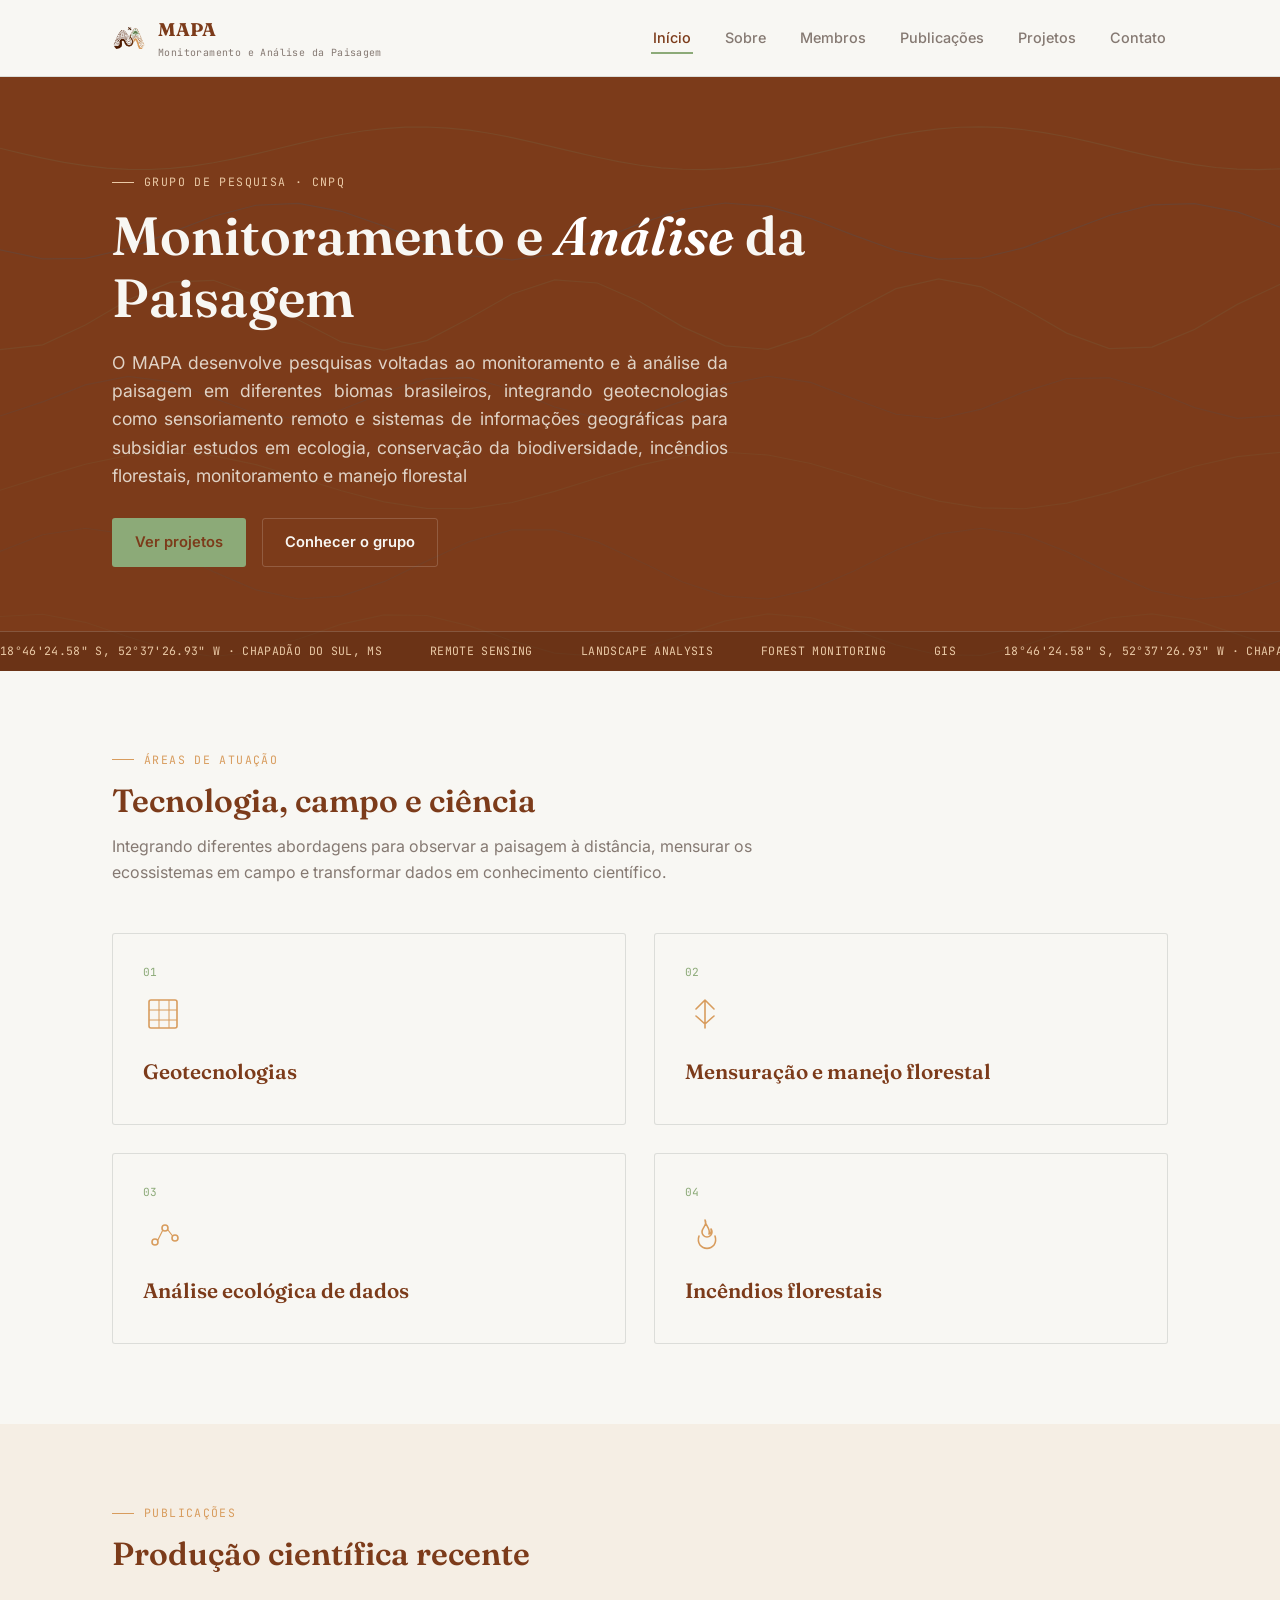
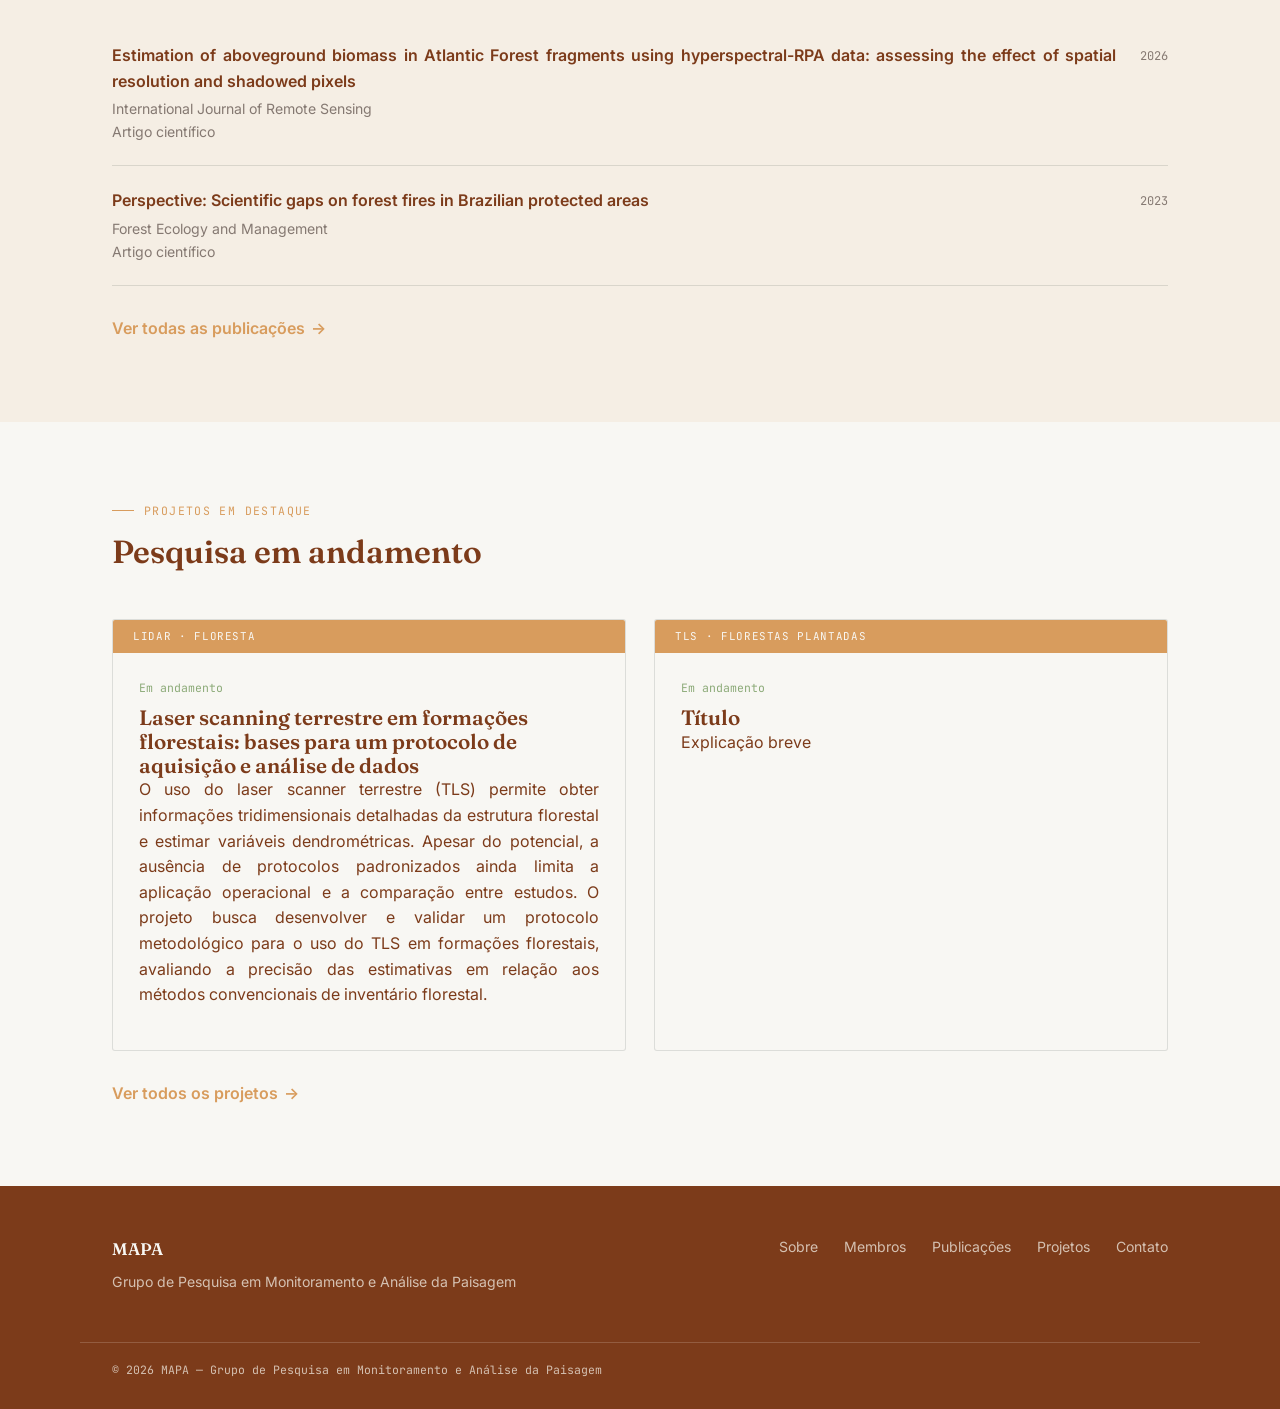
==== index.html @ 7b9121c4 "Update index.html" ====
<!DOCTYPE html>
<html lang="pt-BR">
<head>
<meta charset="UTF-8">
<meta name="viewport" content="width=device-width, initial-scale=1.0">
<title>MAPA · Grupo de Pesquisa em Monitoramento e Análise da Paisagem</title>
<meta name="description" content="MAPa é um grupo de pesquisa dedicado ao monitoramento e à análise da paisagem por meio de sensoriamento remoto, estrutura florestal e ciência de dados ecológicos.">
<link rel="preconnect" href="https://fonts.googleapis.com">
<link rel="stylesheet" href="css/style.css">
</head>
<body>

<header class="site-header">
  <div class="wrap">
    <a href="index.html" class="brand">
  <img src="images/logo.png" alt="Logo MAPa" class="brand-mark">
      <span>MAPA<br><small>Monitoramento e Análise da Paisagem</small></span>
    </a>
    <button class="nav-toggle" aria-label="Abrir menu"><span></span><span></span><span></span></button>
    <nav class="primary-nav">
      <ul>
        <li><a href="index.html" class="active">Início</a></li>
        <li><a href="sobre.html">Sobre</a></li>
        <li><a href="membros.html">Membros</a></li>
        <li><a href="publicacoes.html">Publicações</a></li>
        <li><a href="projetos.html">Projetos</a></li>
        <li><a href="contato.html">Contato</a></li>
      </ul>
    </nav>
  </div>
</header>

<section class="hero">
  <svg class="hero-contours" viewBox="0 0 1200 500" preserveAspectRatio="none" xmlns="http://www.w3.org/2000/svg" aria-hidden="true">
    <path d="M0,60.0 L20,64.3 L40,68.3 L60,71.9 L80,74.7 L100,76.8 L120,77.8 L140,77.9 L160,76.9 L180,75.0 L200,72.2 L220,68.7 L240,64.7 L260,60.4 L280,56.1 L300,52.0 L320,48.4 L340,45.5 L360,43.4 L380,42.2 L400,42.1 L420,43.0 L440,44.8 L460,47.6 L480,51.0 L500,55.0 L520,59.2 L540,63.5 L560,67.6 L580,71.3 L600,74.3 L620,76.5 L640,77.7 L660,78.0 L680,77.2 L700,75.4 L720,72.7 L740,69.3 L760,65.4 L780,61.2 L800,56.9 L820,52.7 L840,49.0 L860,46.0 L880,43.7 L900,42.3 L920,42.0 L940,42.7 L960,44.4 L980,47.0 L1000,50.3 L1020,54.2 L1040,58.4 L1060,62.8 L1080,66.9 L1100,70.7 L1120,73.8 L1140,76.2 L1160,77.6 L1180,78.0 L1200,77.4" fill="none" stroke="#74A57F" stroke-width="1" opacity="0.25"/>
    <path d="M0,145.5 L40,153.1 L80,152.7 L120,144.4 L160,131.0 L200,117.3 L240,108.0 L280,106.4 L320,113.1 L360,125.6 L400,139.7 L440,150.4 L480,154.0 L520,149.2 L560,137.7 L600,123.5 L640,111.6 L680,106.1 L720,109.0 L760,119.2 L800,133.2 L840,146.1 L880,153.3 L920,152.4 L960,143.7 L1000,130.2 L1040,116.6 L1080,107.7 L1120,106.6 L1160,113.6 L1200,126.4" fill="none" stroke="#1D6FA5" stroke-width="1" opacity="0.3"/>
    <path d="M0,229.6 L40,225.6 L80,208.9 L120,187.8 L160,172.8 L200,171.2 L240,184.0 L280,204.7 L320,223.1 L360,230.0 L400,222.0 L440,203.1 L480,182.7 L520,170.8 L560,173.5 L600,189.3 L640,210.4 L680,226.4 L720,229.3 L760,217.6 L800,197.2 L840,178.2 L880,170.0 L920,176.7 L960,194.9 L1000,215.7 L1040,228.7 L1080,227.4 L1120,212.5 L1160,191.5 L1200,174.6" fill="none" stroke="#74A57F" stroke-width="1" opacity="0.22"/>
    <path d="M0,285.5 L40,273.6 L80,259.3 L120,252.1 L160,256.8 L200,270.3 L240,283.6 L280,287.9 L320,280.2 L360,265.8 L400,254.2 L440,253.1 L480,263.2 L520,277.9 L560,287.3 L600,285.2 L640,273.0 L680,258.8 L720,252.0 L760,257.2 L800,270.9 L840,284.0 L880,287.8 L920,279.7 L960,265.2 L1000,253.9 L1040,253.3 L1080,263.8 L1120,278.4 L1160,287.5 L1200,284.9" fill="none" stroke="#1D6FA5" stroke-width="1" opacity="0.18"/>
    <path d="M0,348.0 L40,336.7 L80,326.1 L120,318.6 L160,316.0 L200,318.8 L240,326.4 L280,337.1 L320,348.4 L360,357.8 L400,363.2 L440,363.4 L480,358.3 L520,349.0 L560,337.7 L600,326.9 L640,319.1 L680,316.0 L720,318.3 L760,325.5 L800,336.0 L840,347.4 L880,357.1 L920,362.9 L960,363.6 L1000,358.9 L1040,350.0 L1080,338.8 L1120,327.8 L1160,319.7 L1200,316.1" fill="none" stroke="#74A57F" stroke-width="1" opacity="0.16"/>
    <path d="M0,399.5 L40,385.5 L80,380.0 L120,385.0 L160,398.8 L200,416.5 L240,431.9 L280,439.6 L320,437.1 L360,425.0 L400,407.7 L440,391.2 L480,381.3 L520,381.4 L560,391.5 L600,408.0 L640,425.3 L680,437.2 L720,439.6 L760,431.7 L800,416.2 L840,398.5 L880,384.9 L920,380.0 L960,385.6 L1000,399.7 L1040,417.4 L1080,432.5 L1120,439.8 L1160,436.6 L1200,424.1" fill="none" stroke="#1D6FA5" stroke-width="1" opacity="0.14"/>
    <path d="M0,454.3 L40,452.4 L80,459.2 L120,471.4 L160,482.9 L200,488.0 L240,484.2 L280,473.3 L320,460.8 L360,452.9 L400,453.5 L440,462.2 L480,474.9 L520,485.1 L560,487.8 L600,481.7 L640,469.8 L680,458.0 L720,452.1 L760,455.2 L800,465.6 L840,478.2 L880,486.7 L920,487.0 L960,478.8 L1000,466.3 L1040,455.6 L1080,452.1 L1120,457.4 L1160,469.1 L1200,481.1" fill="none" stroke="#74A57F" stroke-width="1" opacity="0.12"/>
  </svg>

  <div class="wrap">
    <div class="hero-inner fade-in">
      <div class="eyebrow">Grupo de Pesquisa · CNPq</div>
      <h1>Monitoramento e <em>Análise</em> da Paisagem</h1>
      <p class="lede" style="text-align: justify;">O MAPA desenvolve pesquisas voltadas ao monitoramento e à análise
          da paisagem em diferentes biomas brasileiros, integrando
          geotecnologias como sensoriamento remoto e sistemas de informações
          geográficas para subsidiar estudos em ecologia, conservação da
          biodiversidade, incêndios florestais, monitoramento e manejo florestal</p>
      <div class="hero-actions">
        <a href="projetos.html" class="btn btn-primary">Ver projetos</a>
        <a href="sobre.html" class="btn btn-ghost">Conhecer o grupo</a>
      </div>
    </div>
  </div>

  <div class="ticker">
    <div class="ticker-track">
      <span>18°46'24.58" S, 52°37'26.93" W · CHAPADÃO DO SUL, MS</span>
      <span>REMOTE SENSING</span>
      <span>LANDSCAPE ANALYSIS</span>
      <span>FOREST MONITORING</span>
      <span>GIS</span>
      <span>18°46'24.58" S, 52°37'26.93" W · CHAPADÃO DO SUL, MS</span>
      <span>REMOTE SENSING</span>
      <span>LANDSCAPE ANALYSIS</span>
      <span>FOREST MONITORING</span>
      <span>GIS</span>
    </div>
  </div>
</section>

<section class="section">
  <div class="wrap">
    <div class="section-head">
      <div class="eyebrow">Áreas de atuação</div>
      <h2>Tecnologia, campo e ciência</h2>
      <p style="text-align: justify;">
        Integrando diferentes abordagens para observar a paisagem à distância,
        mensurar os ecossistemas em campo e transformar dados em conhecimento
        científico.</p>
    </div>
    <div class="grid-2">
      <div class="card">
        <span class="card-index">01</span>
        <svg class="icon" viewBox="0 0 40 40" fill="none" xmlns="http://www.w3.org/2000/svg" aria-hidden="true">
          <rect x="6" y="6" width="28" height="28" rx="2" stroke="currentColor" stroke-width="1.6"/>
          <path d="M6 16h28M6 26h28M16 6v28M26 6v28" stroke="currentColor" stroke-width="1"/>
        </svg>
        <h3>Geotecnologias</h3>
      </div>
      <div class="card">
        <span class="card-index">02</span>
        <svg class="icon" viewBox="0 0 40 40" fill="none" xmlns="http://www.w3.org/2000/svg" aria-hidden="true">
          <path d="M20 6v28M20 6l-9 9M20 6l9 9M11 22l9 8 9-8" stroke="currentColor" stroke-width="1.6" stroke-linecap="round" stroke-linejoin="round"/>
        </svg>
        <h3>Mensuração e manejo florestal</h3>
      </div>
      <div class="card">
        <span class="card-index">03</span>
        <svg class="icon" viewBox="0 0 40 40" fill="none" xmlns="http://www.w3.org/2000/svg" aria-hidden="true">
          <circle cx="12" cy="28" r="3" stroke="currentColor" stroke-width="1.6"/>
          <circle cx="22" cy="14" r="3" stroke="currentColor" stroke-width="1.6"/>
          <circle cx="32" cy="24" r="3" stroke="currentColor" stroke-width="1.6"/>
          <path d="M14.6 26.5L19.6 16.5M24.6 15.5L29.6 22" stroke="currentColor" stroke-width="1.2"/>
        </svg>
        <h3>Análise ecológica de dados</h3>
      </div>
      <div class="card">
        <span class="card-index">04</span>
        <svg class="icon" viewBox="0 0 40 40" fill="none" xmlns="http://www.w3.org/2000/svg" aria-hidden="true">
          <path d="M20 6c3 5-3 7-3 12a5 5 0 0 0 10 0c0-2-1-3-1-3 1 4-2 5-2 5 2-6-4-8-4-14z" stroke="currentColor" stroke-width="1.6" stroke-linejoin="round"/>
          <path d="M14 22c-1 3-1 6 1 9a9 9 0 0 0 14 0c2-3 2-6 1-9" stroke="currentColor" stroke-width="1.6" stroke-linecap="round"/>
        </svg>
        <h3>Incêndios florestais</h3>
      </div>
    </div>
  </div>
</section>

<section class="section section-alt">
    <div class="wrap">
      <div class="section-head">
        <div class="eyebrow">
          Publicações
        </div>
        <h2>
          Produção científica recente
        </h2>
      </div>
      <div class="list-row">
        <div>
          <div class="title" style="text-align: justify;">
            Estimation of aboveground biomass in Atlantic Forest fragments
            using hyperspectral-RPA data: assessing the effect of spatial
            resolution and shadowed pixels
          </div>
          <div class="authors">
            International Journal of Remote Sensing
          </div>
          <div class="authors">
            Artigo científico
          </div>
        </div>
        <div class="meta">
          2026
        </div>
      </div>
      
      <div class="list-row">
        <div>
          <div class="title" style="text-align: justify;">
            Perspective: Scientific gaps on forest fires in Brazilian protected areas
          </div>
          <div class="authors">
            Forest Ecology and Management
          </div>
          <div class="authors">
            Artigo científico
          </div>
        </div>
        <div class="meta">
          2023
        </div>
      </div>
      <div class="section-foot">
        <a href="publicacoes.html" class="link-arrow">
          Ver todas as publicações
        </a>
      </div>
    </div>
  
  </section>
 <section class="section">
    <div class="wrap">
      <div class="section-head">
        <div class="eyebrow">
          Projetos em destaque
        </div>
        <h2>
          Pesquisa em andamento
        </h2>
      </div>
      <div class="grid-2">
        <div class="project-card">
          <div class="tag-strip">
            LiDAR · Floresta
          </div>
          <div class="body">
            <span class="status">
              Em andamento
            </span>
            <h3>
              Laser scanning terrestre em formações florestais: bases para um protocolo de aquisição e análise de dados
            </h3>
            <p style="text-align: justify;">
              O uso do laser scanner terrestre (TLS) permite obter informações tridimensionais detalhadas da estrutura florestal e estimar variáveis dendrométricas. Apesar do potencial, a ausência de protocolos padronizados ainda limita a aplicação operacional e a comparação entre estudos. O projeto busca desenvolver e validar um protocolo metodológico para o uso do TLS em formações florestais, avaliando a precisão das estimativas em relação aos métodos convencionais de inventário florestal.
            </p>
          </div>
        </div>
        <div class="project-card">
          <div class="tag-strip">
            TLS · Florestas plantadas
          </div>
          <div class="body">
            <span class="status">
              Em andamento
            </span>
            <h3>
              Título
            </h3>
            <p>
              Explicação breve
            </p>
          </div>
        </div>
      </div>
      <div class="section-foot">
        <a href="projetos.html" class="link-arrow">
          Ver todos os projetos
        </a>
      </div>
    </div>
  </section>

<footer class="site-footer">
  <div class="wrap">
    <div>
      <div class="foot-brand">MAPA</div>
      <p>Grupo de Pesquisa em Monitoramento e Análise da Paisagem</p>
    </div>
    <div class="foot-links">
      <a href="sobre.html">Sobre</a>
      <a href="membros.html">Membros</a>
      <a href="publicacoes.html">Publicações</a>
      <a href="projetos.html">Projetos</a>
      <a href="contato.html">Contato</a>
    </div>
  </div>
  <div class="wrap foot-bottom">
    © 2026 MAPA — Grupo de Pesquisa em Monitoramento e Análise da Paisagem
  </div>
</footer>

<script src="js/main.js"></script>
</body>
</html>
---- css/style.css ----
/* =========================================================
   MAPa — Grupo de Pesquisa em Monitoramento e Análise da Paisagem
   Design tokens
   ========================================================= */

@import url('https://fonts.googleapis.com/css2?family=Fraunces:ital,opsz,wght@0,9..144,400;0,9..144,500;0,9..144,600;0,9..144,700;1,9..144,500&family=Inter:wght@400;500;600;700&family=JetBrains+Mono:wght@400;500&display=swap');

:root{
  /* color */
  --forest-deep:  #7c3b1a;   /* Bordô suave*/
  --forest-mid:   #D89C5D;   /* Marrom Areia*/
  --moss:         #8CAA78;   /* Verde Oliva */
  --sky-blue:     #D89C5D;   /* Marrom Areia */
  --sky-pale:     #EAC9A6;   /* Marrom Areia, clareado p/ texto sobre fundo escuro */
  --paper:        #F8F7F3;   /* Branco Floral */
  --paper-dim:    #F5EEE4;   /* Branco Floral, levemente aquecido */
  --ink:          #7c3b1a;   /* Bordô */
  --ink-soft:     #857972;   /* tom suavizado p/ texto secundário */
  --soil:         #4D1A00;
  --line:         rgba(22,33,29,0.12);
  --line-on-dark: rgba(246,244,236,0.18);

  /* type */
  --font-display: 'Fraunces', serif;
  --font-body: 'Inter', sans-serif;
  --font-mono: 'JetBrains Mono', monospace;

  /* layout */
  --maxw: 1120px;
  --radius: 3px;
}

*, *::before, *::after{ box-sizing: border-box; }

html{ scroll-behavior: smooth; }

body{
  margin:0;
  background: var(--paper);
  color: var(--ink);
  font-family: var(--font-body);
  font-size: 16px;
  line-height: 1.6;
  -webkit-font-smoothing: antialiased;
}

img{ max-width:100%; display:block; }

a{ color: inherit; text-decoration: none; }

.wrap{
  max-width: var(--maxw);
  margin: 0 auto;
  padding: 0 32px;
}

h1,h2,h3,h4{
  font-family: var(--font-display);
  font-weight: 600;
  line-height: 1.15;
  margin: 0;
  color: var(--forest-deep);
}

h2{ font-size: 2rem; }
h3{ font-size: 1.3rem; }

p{ margin: 0 0 1em 0; }

.eyebrow{
  font-family: var(--font-mono);
  font-size: 0.72rem;
  letter-spacing: 0.12em;
  text-transform: uppercase;
  color: var(--sky-blue);
  display:flex;
  align-items:center;
  gap: 10px;
  margin-bottom: 14px;
}
.eyebrow::before{
  content:"";
  width: 22px; height: 1px;
  background: var(--sky-blue);
  display:inline-block;
}

/* focus visibility */
a:focus-visible, button:focus-visible{
  outline: 2px solid var(--sky-blue);
  outline-offset: 3px;
}

@media (prefers-reduced-motion: reduce){
  *{ animation: none !important; transition: none !important; }
  html{ scroll-behavior: auto; }
}

/* =========================================================
   Header / Nav
   ========================================================= */

.site-header{
  position: sticky;
  top: 0;
  z-index: 50;
  background: var(--paper);
  border-bottom: 1px solid var(--line);
}

.site-header .wrap{
  display:flex;
  align-items:center;
  justify-content:space-between;
  height: 76px;
}

.brand{
  display:flex;
  align-items:center;
  gap: 12px;
  font-family: var(--font-display);
  font-weight: 700;
  font-size: 1.15rem;
  color: var(--forest-deep);
}

.brand-mark{
  width: 34px;
  height: 34px;
  flex-shrink: 0;
  object-fit: contain;
  border-radius: 50%;
}

.brand small{
  display:block;
  font-family: var(--font-mono);
  font-weight: 400;
  font-size: 0.62rem;
  letter-spacing: 0.04em;
  color: var(--ink-soft);
  text-transform: none;
}

nav.primary-nav ul{
  list-style:none;
  display:flex;
  gap: 30px;
  margin:0; padding:0;
}

nav.primary-nav a{
  font-size: 0.9rem;
  font-weight: 500;
  color: var(--ink-soft);
  padding: 6px 2px;
  border-bottom: 2px solid transparent;
  transition: color .15s ease, border-color .15s ease;
}

nav.primary-nav a:hover,
nav.primary-nav a.active{
  color: var(--forest-deep);
  border-color: var(--moss);
}

.nav-toggle{
  display:none;
  background:none; border:none; cursor:pointer;
  padding: 8px;
}
.nav-toggle span{
  display:block; width: 22px; height: 2px; background: var(--forest-deep);
  margin: 4px 0;
}

@media (max-width: 820px){
  nav.primary-nav{
    position:absolute;
    top: 76px; left:0; right:0;
    background: var(--paper);
    border-bottom: 1px solid var(--line);
    display:none;
  }
  nav.primary-nav.open{ display:block; }
  nav.primary-nav ul{
    flex-direction:column;
    gap:0;
    padding: 8px 32px 20px;
  }
  nav.primary-nav li{ border-bottom: 1px solid var(--line); }
  nav.primary-nav a{ display:block; padding: 14px 0; border-bottom:none; }
  .nav-toggle{ display:block; }
}

/* =========================================================
   Hero
   ========================================================= */

.hero{
  position:relative;
  background: var(--forest-deep);
  color: var(--paper);
  overflow:hidden;
  padding: 96px 0 0 0;
}

.hero-contours{
  position:absolute;
  inset:0;
  width:100%;
  height:100%;
  opacity: 0.5;
}

.hero .wrap{
  position:relative;
  z-index:2;
}

.hero-inner{
  max-width: 720px;
  padding-bottom: 64px;
}

.hero .eyebrow{ color: var(--sky-pale); }
.hero .eyebrow::before{ background: var(--sky-pale); }

.hero h1{
  color: var(--paper);
  font-size: clamp(2.1rem, 4.2vw, 3.4rem);
  margin-bottom: 20px;
}

.hero h1 em{
  font-style: italic;
  color: #FFFFFF;
}

.hero p.lede{
  font-size: 1.1rem;
  color: rgba(246,244,236,0.82);
  max-width: 56ch;
}

.hero-actions{
  display:flex;
  gap: 16px;
  margin-top: 28px;
}

.btn{
  display:inline-flex;
  align-items:center;
  gap:8px;
  padding: 12px 22px;
  border-radius: var(--radius);
  font-weight: 600;
  font-size: 0.92rem;
  border: 1px solid transparent;
  cursor:pointer;
}

.btn-primary{
  background: var(--moss);
  color: var(--forest-deep);
}
.btn-primary:hover{ background: #86b491; }

.btn-ghost{
  border-color: var(--line-on-dark);
  color: var(--paper);
}
.btn-ghost:hover{ border-color: var(--paper); }

/* coordinate ticker */
.ticker{
  position: relative;
  z-index: 2;
  border-top: 1px solid var(--line-on-dark);
  background: rgba(0,0,0,0.14);
  overflow:hidden;
  white-space:nowrap;
}
.ticker-track{
  display:inline-flex;
  align-items:center;
  gap: 48px;
  padding: 10px 0;
  font-family: var(--font-mono);
  font-size: 0.72rem;
  letter-spacing: 0.03em;
  color: var(--sky-pale);
  animation: ticker-scroll 32s linear infinite;
}
.ticker-track span{ flex-shrink:0; }
@keyframes ticker-scroll{
  from{ transform: translateX(0); }
  to{ transform: translateX(-50%); }
}

/* =========================================================
   Focus areas / feature grid
   ========================================================= */

.section{ padding: 80px 0; }
.section-tight{ padding: 56px 0; }
.section-alt{ background: var(--paper-dim); }
.section-dark{ background: var(--forest-deep); color: var(--paper); }

.section-head{
  max-width: 640px;
  margin-bottom: 48px;
}

.section-head h2{ margin-bottom: 14px; }
.section-dark .section-head h2{ color: var(--paper); }
.section-head p{ color: var(--ink-soft); }
.section-dark .section-head p{ color: rgba(246,244,236,0.75); }

.grid-3{
  display:grid;
  grid-template-columns: repeat(3, 1fr);
  gap: 28px;
}
.grid-2{
  display:grid;
  grid-template-columns: repeat(2, 1fr);
  gap: 28px;
}

@media (max-width: 900px){
  .grid-3{ grid-template-columns: 1fr; }
  .grid-2{ grid-template-columns: 1fr; }
}

.card{
  background: var(--paper);
  border: 1px solid var(--line);
  border-radius: var(--radius);
  padding: 30px;
}

.card .icon{
  width: 40px; height: 40px;
  margin-bottom: 18px;
  color: var(--sky-blue);
}

.card h3{ margin-bottom: 10px; }
.card p{ color: var(--ink-soft); font-size: 0.95rem; margin-bottom: 0; }

.card-index{
  font-family: var(--font-mono);
  font-size: 0.7rem;
  color: var(--moss);
  margin-bottom: 12px;
  display:block;
}

/* =========================================================
   Lists: publications, projects preview, members
   ========================================================= */

.list-row{
  display:flex;
  justify-content:space-between;
  gap: 24px;
  padding: 22px 0;
  border-bottom: 1px solid var(--line);
}
.list-row:first-child{ border-top: 1px solid var(--line); }

.list-row .meta{
  font-family: var(--font-mono);
  font-size: 0.75rem;
  color: var(--ink-soft);
  white-space: nowrap;
  padding-top: 4px;
}

.list-row .title{
  font-weight: 600;
  color: var(--forest-deep);
  margin-bottom: 4px;
}

.list-row .authors{
  font-size: 0.88rem;
  color: var(--ink-soft);
}

.section-foot{
  margin-top: 30px;
}

.link-arrow{
  font-weight: 600;
  color: var(--sky-blue);
  display:inline-flex;
  align-items:center;
  gap: 6px;
}
.link-arrow::after{ content:"→"; }

/* project cards */
.project-card{
  border: 1px solid var(--line);
  border-radius: var(--radius);
  overflow:hidden;
  background: var(--paper);
}
.project-card .tag-strip{
  background: var(--forest-mid);
  color: var(--paper);
  font-family: var(--font-mono);
  font-size: 0.68rem;
  letter-spacing: 0.06em;
  text-transform: uppercase;
  padding: 8px 20px;
}
.project-card .body{ padding: 26px; }
.project-card .status{
  font-family: var(--font-mono);
  font-size: 0.72rem;
  color: var(--moss);
  margin-bottom: 8px;
  display:block;
}

/* =========================================================
   Team / members
   ========================================================= */

.team-grid{
  display:grid;
  grid-template-columns: repeat(3, 1fr);
  gap: 32px 28px;
}
@media (max-width: 900px){ .team-grid{ grid-template-columns: repeat(2,1fr); } }
@media (max-width: 600px){ .team-grid{ grid-template-columns: 1fr; } }

.member{
  border-top: 2px solid var(--forest-mid);
  padding-top: 16px;
}
.member .avatar{
  width: 100%;
  aspect-ratio: 1;
  background: var(--paper-dim);
  border: 1px solid var(--line);
  border-radius: var(--radius);
  margin-bottom: 14px;
  display:flex;
  align-items:center;
  justify-content:center;
  color: var(--moss);
}
.member h3{ font-size: 1.05rem; margin-bottom: 2px; }
.member .role{
  font-family: var(--font-mono);
  font-size: 0.72rem;
  color: var(--sky-blue);
  text-transform: uppercase;
  letter-spacing: 0.04em;
  margin-bottom: 10px;
  display:block;
}
.member p{ font-size: 0.88rem; color: var(--ink-soft); }
.member .links{ display:flex; gap: 14px; margin-top: 10px; }
.member .links a{
  font-family: var(--font-mono);
  font-size: 0.72rem;
  color: var(--forest-mid);
  border-bottom: 1px solid var(--moss);
}

.group-label{
  font-family: var(--font-mono);
  font-size: 0.78rem;
  text-transform: uppercase;
  letter-spacing: 0.08em;
  color: var(--ink-soft);
  border-bottom: 1px solid var(--line);
  padding-bottom: 10px;
  margin: 56px 0 30px;
}
.group-label:first-of-type{ margin-top: 0; }

/* =========================================================
   Page hero (inner pages, simpler than home)
   ========================================================= */

.page-hero{
  background: var(--forest-deep);
  color: var(--paper);
  padding: 64px 0 40px;
  position:relative;
  overflow:hidden;
}
.page-hero .wrap{ position:relative; z-index:2; }
.page-hero h1{ color: var(--paper); font-size: clamp(1.8rem, 3.5vw, 2.6rem); }
.page-hero p{ color: rgba(246,244,236,0.78); max-width: 60ch; margin-top: 14px; }

/* =========================================================
   Contact
   ========================================================= */

.contact-grid{
  display:grid;
  grid-template-columns: 1fr 1fr;
  gap: 50px;
}
@media (max-width: 800px){ .contact-grid{ grid-template-columns: 1fr; } }

.contact-item{
  display:flex;
  gap: 16px;
  padding: 18px 0;
  border-bottom: 1px solid var(--line);
}
.contact-item .icon{ width: 22px; height:22px; color: var(--sky-blue); flex-shrink:0; margin-top: 3px; }
.contact-item .label{
  font-family: var(--font-mono);
  font-size: 0.7rem;
  text-transform: uppercase;
  letter-spacing: 0.06em;
  color: var(--ink-soft);
  margin-bottom: 4px;
}
.contact-item .value{ font-weight: 500; }

form.contact-form{ display:flex; flex-direction:column; gap: 16px; }
form.contact-form label{
  font-family: var(--font-mono);
  font-size: 0.72rem;
  text-transform: uppercase;
  letter-spacing: 0.05em;
  color: var(--ink-soft);
  margin-bottom: 6px;
  display:block;
}
form.contact-form input,
form.contact-form textarea{
  width:100%;
  padding: 12px 14px;
  border: 1px solid var(--line);
  border-radius: var(--radius);
  background: #fff;
  font-family: var(--font-body);
  font-size: 0.95rem;
  color: var(--ink);
}
form.contact-form textarea{ resize: vertical; min-height: 120px; }
form.contact-form button{ align-self:flex-start; margin-top: 6px; }

/* =========================================================
   Footer
   ========================================================= */

footer.site-footer{
  background: var(--forest-deep);
  color: rgba(246,244,236,0.72);
  padding: 50px 0 30px;
  font-size: 0.88rem;
}
footer.site-footer .wrap{
  display:flex;
  justify-content:space-between;
  align-items:flex-start;
  flex-wrap:wrap;
  gap: 24px;
}
footer.site-footer .foot-brand{
  font-family: var(--font-display);
  font-weight: 600;
  color: var(--paper);
  font-size: 1.05rem;
  margin-bottom: 8px;
}
footer.site-footer a:hover{ color: var(--paper); }
footer.site-footer .foot-links{ display:flex; gap: 26px; }
footer.site-footer .foot-bottom{
  border-top: 1px solid var(--line-on-dark);
  margin-top: 34px;
  padding-top: 18px;
  font-family: var(--font-mono);
  font-size: 0.72rem;
}
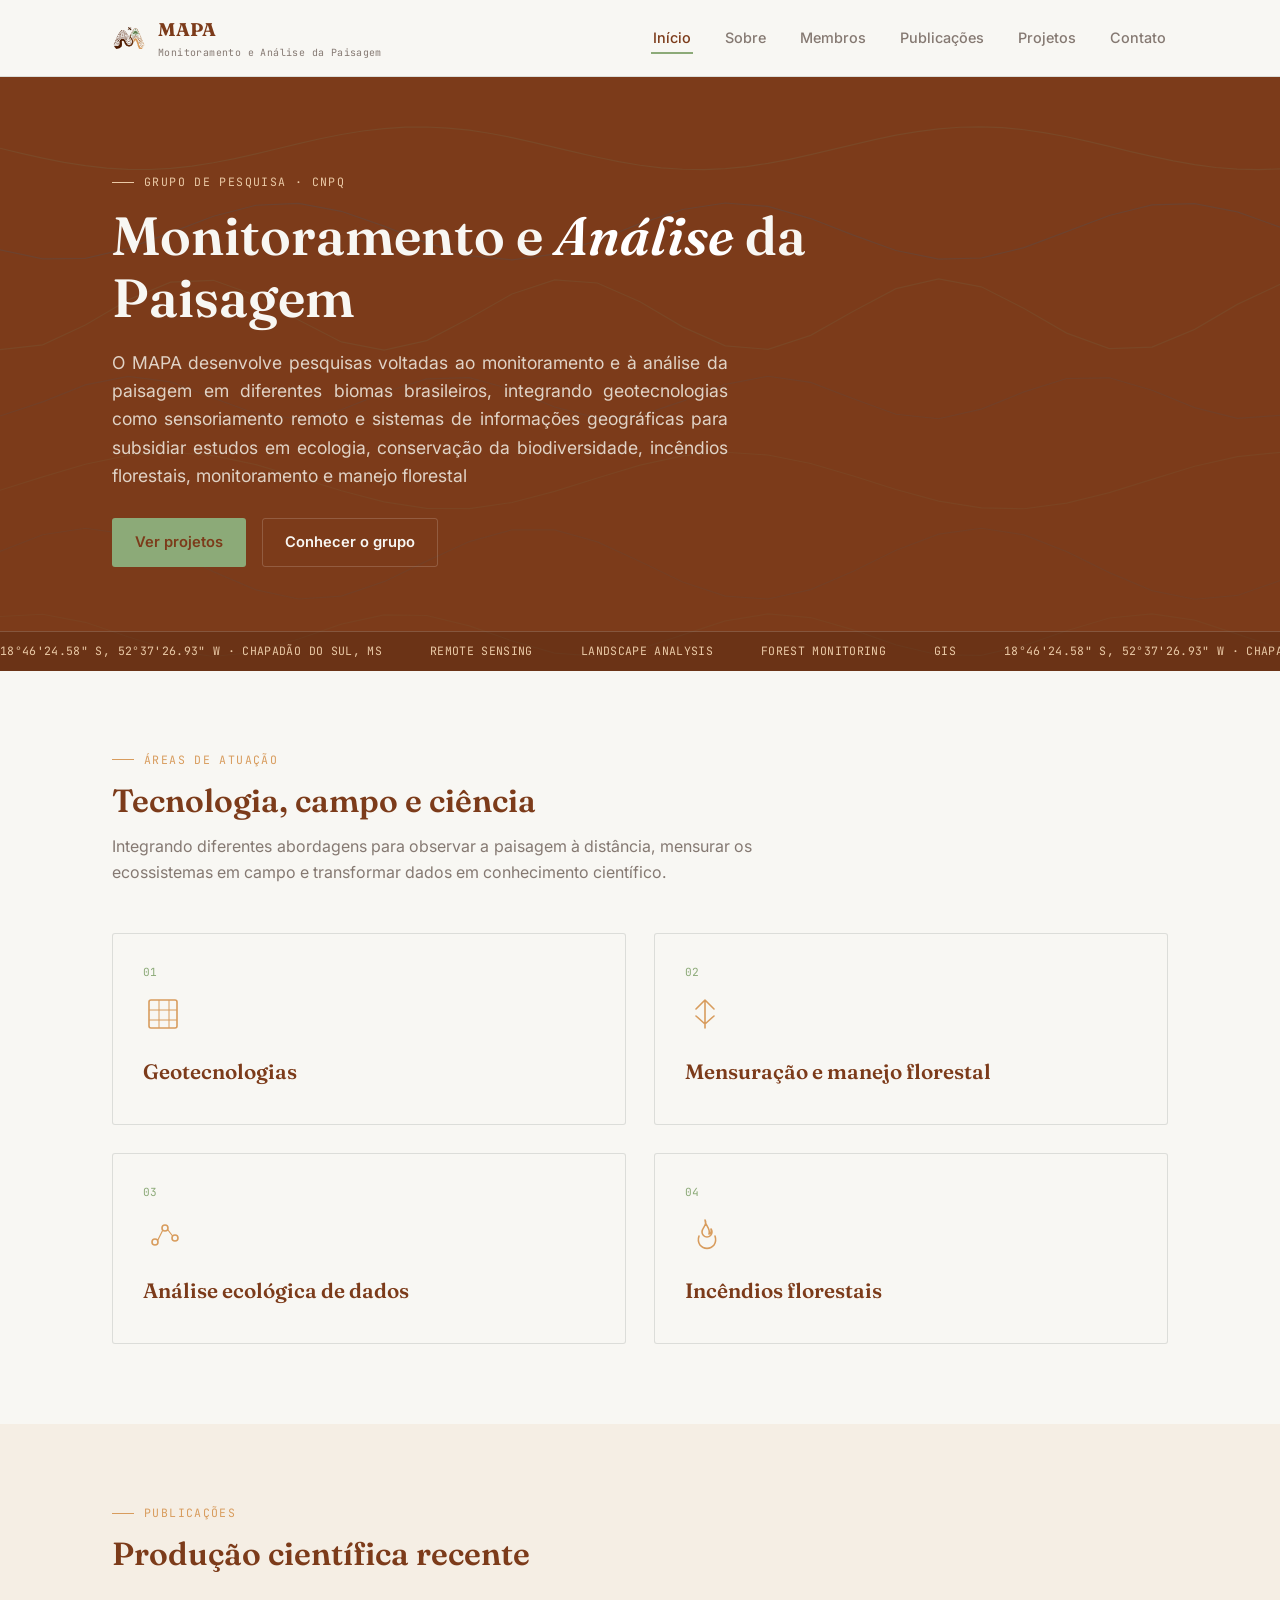
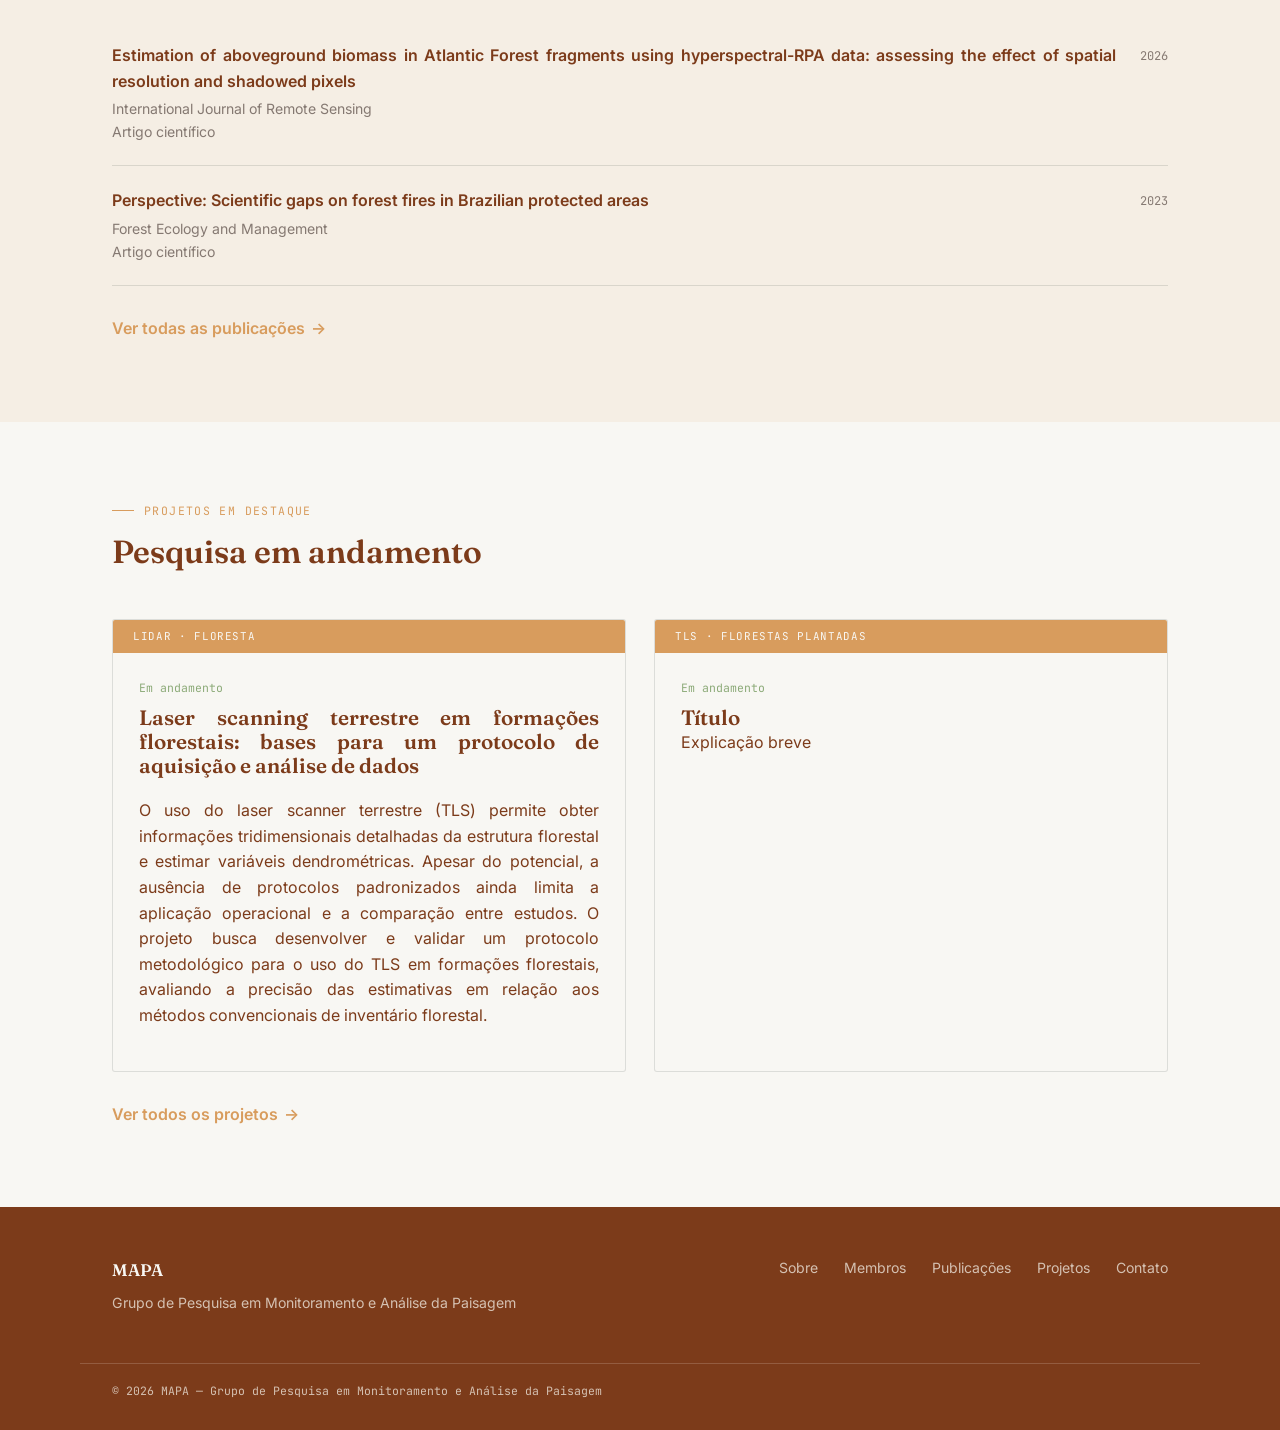
==== commit 9156cec3: "Update index.html" ====
--- a/index.html
+++ b/index.html
@@ -194,6 +194,7 @@
               Em andamento
             </span>
             <h3>
+            <p style="text-align: justify;">
               Laser scanning terrestre em formações florestais: bases para um protocolo de aquisição e análise de dados
             </h3>
             <p style="text-align: justify;">
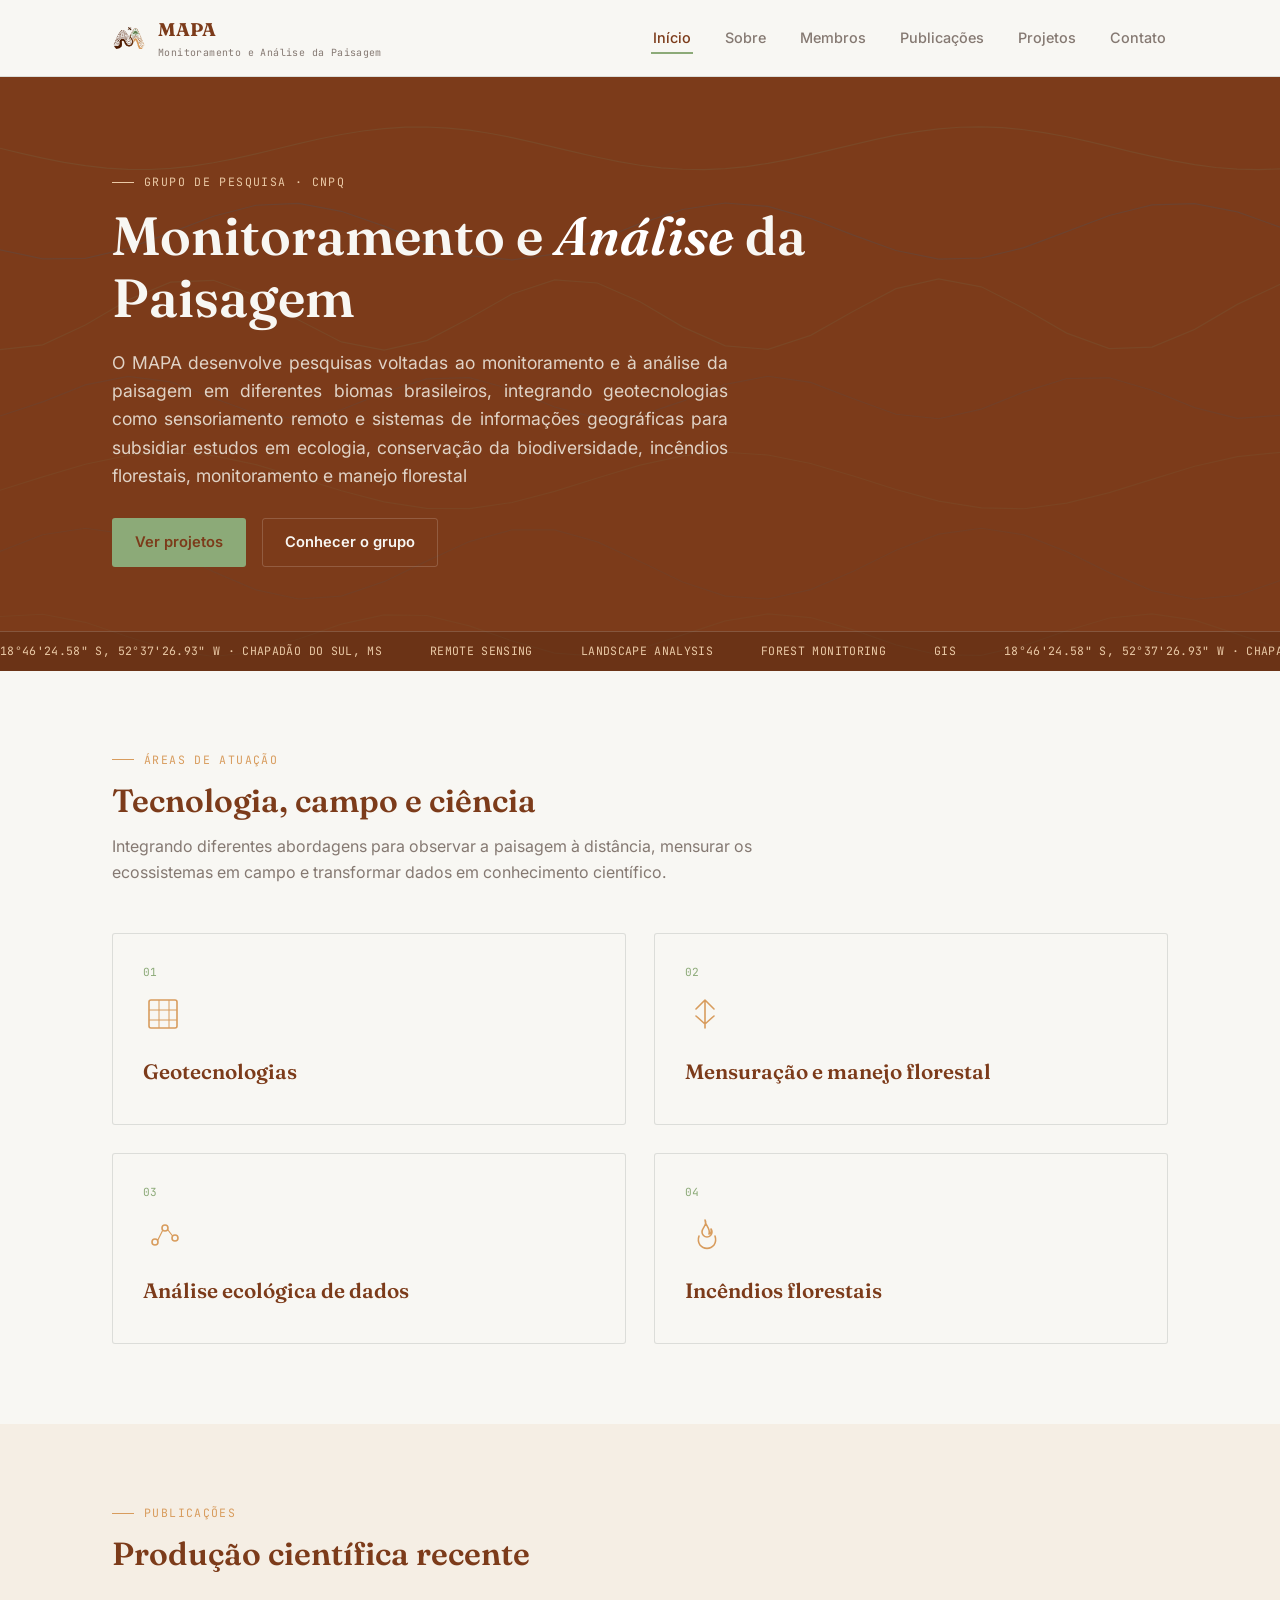
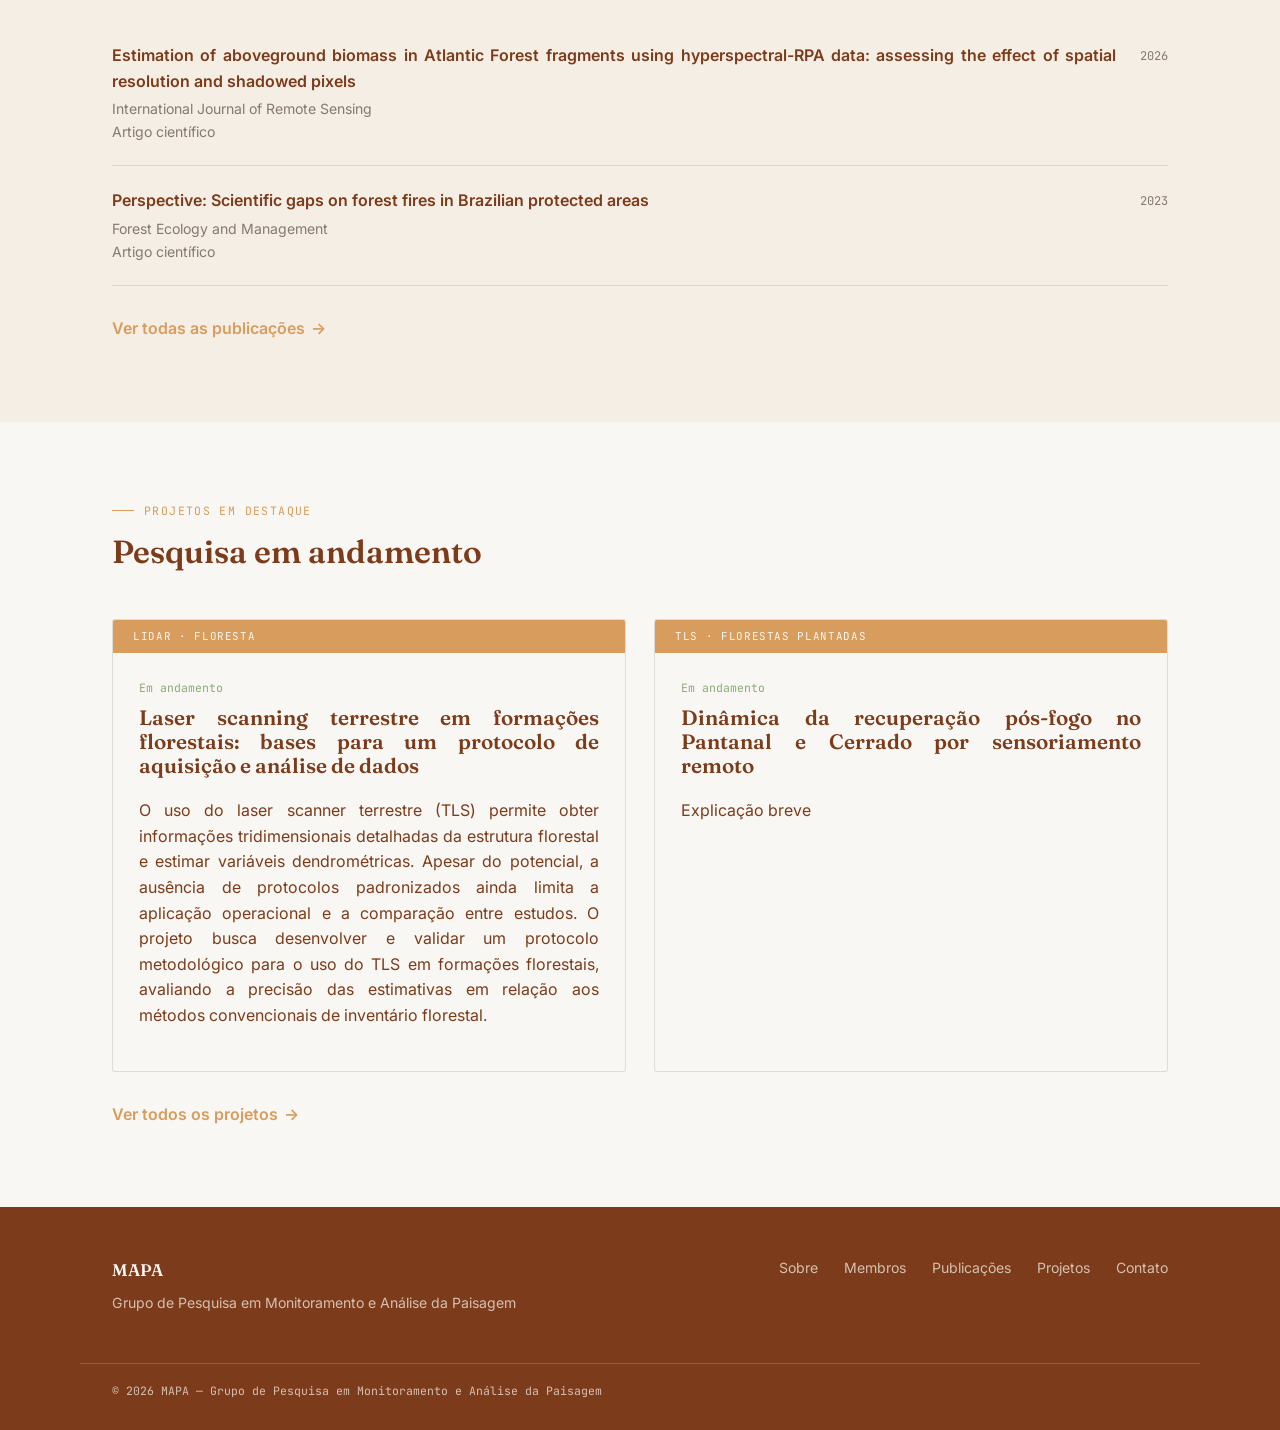
==== commit 365ec815: "Update index.html" ====
--- a/index.html
+++ b/index.html
@@ -211,7 +211,8 @@
               Em andamento
             </span>
             <h3>
-              Título
+            <p style="text-align: justify;">
+              Dinâmica da recuperação pós-fogo no Pantanal e Cerrado por sensoriamento remoto
             </h3>
             <p>
               Explicação breve
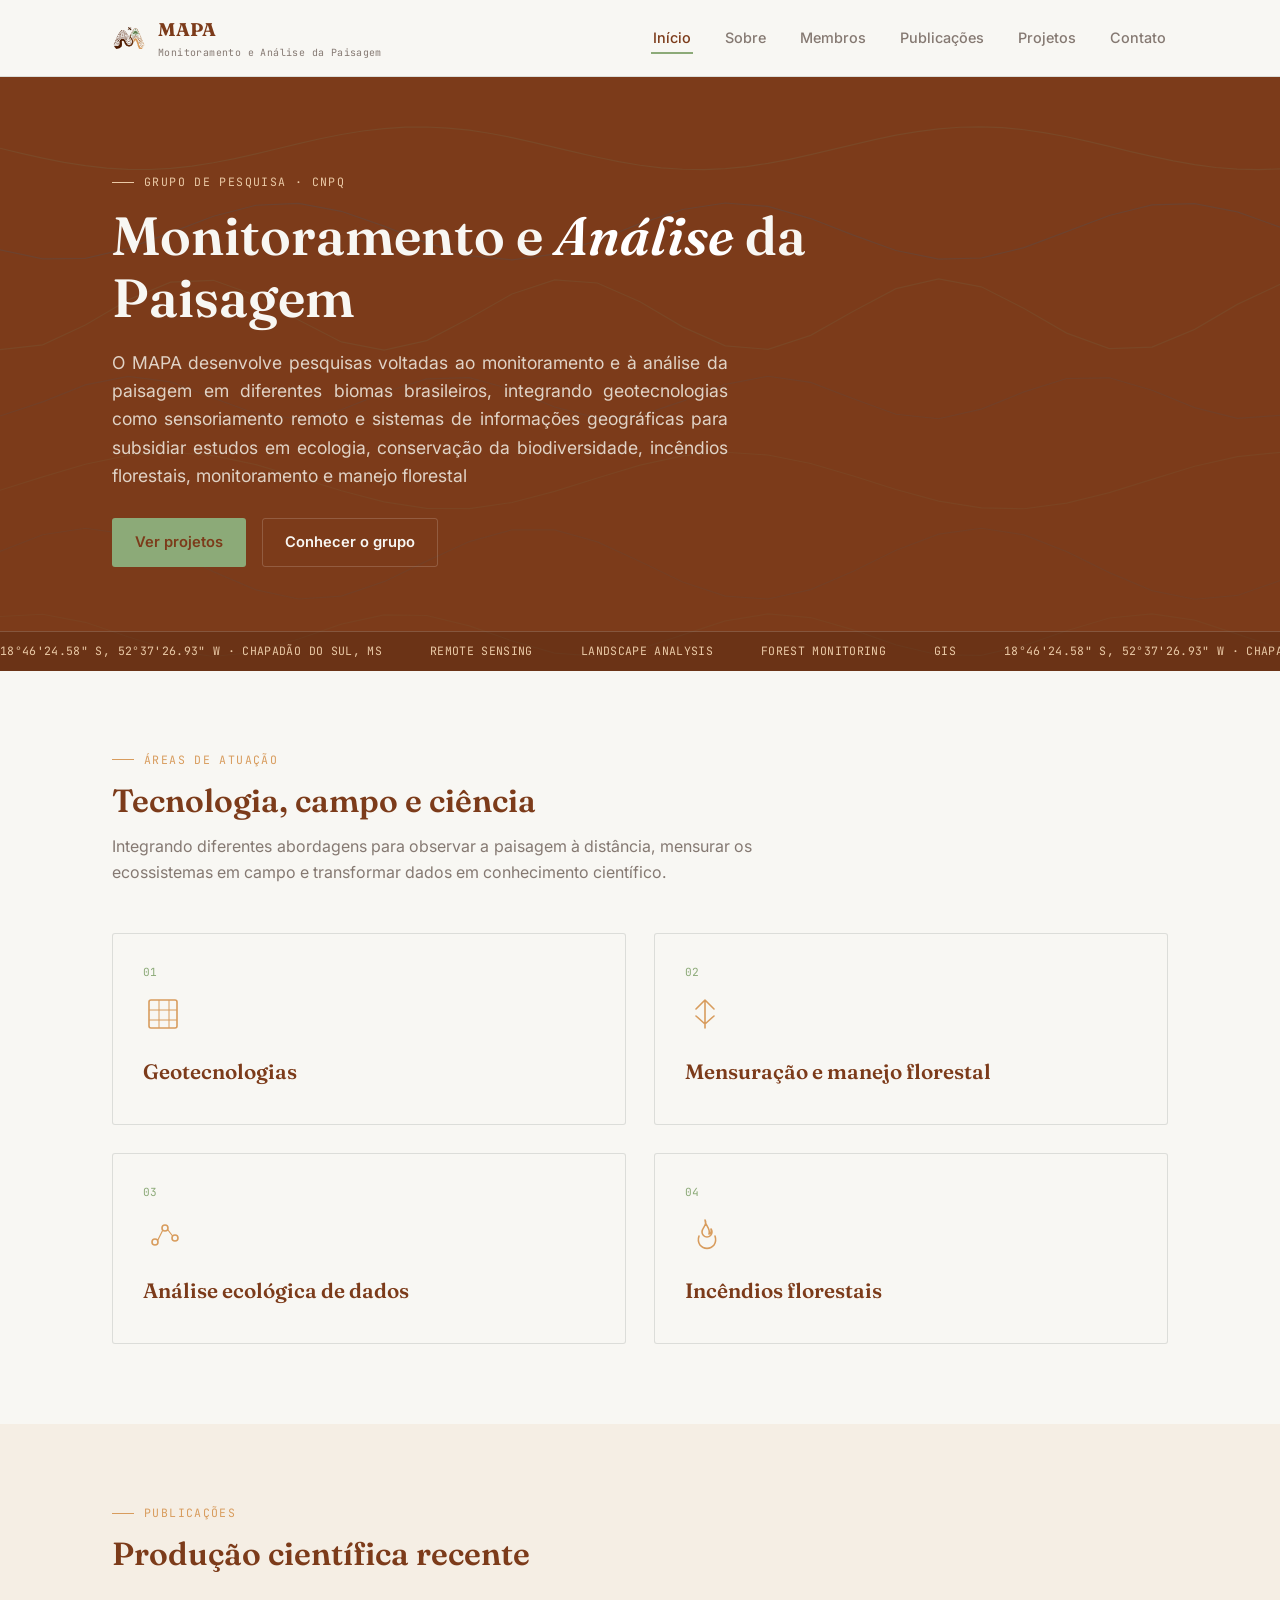
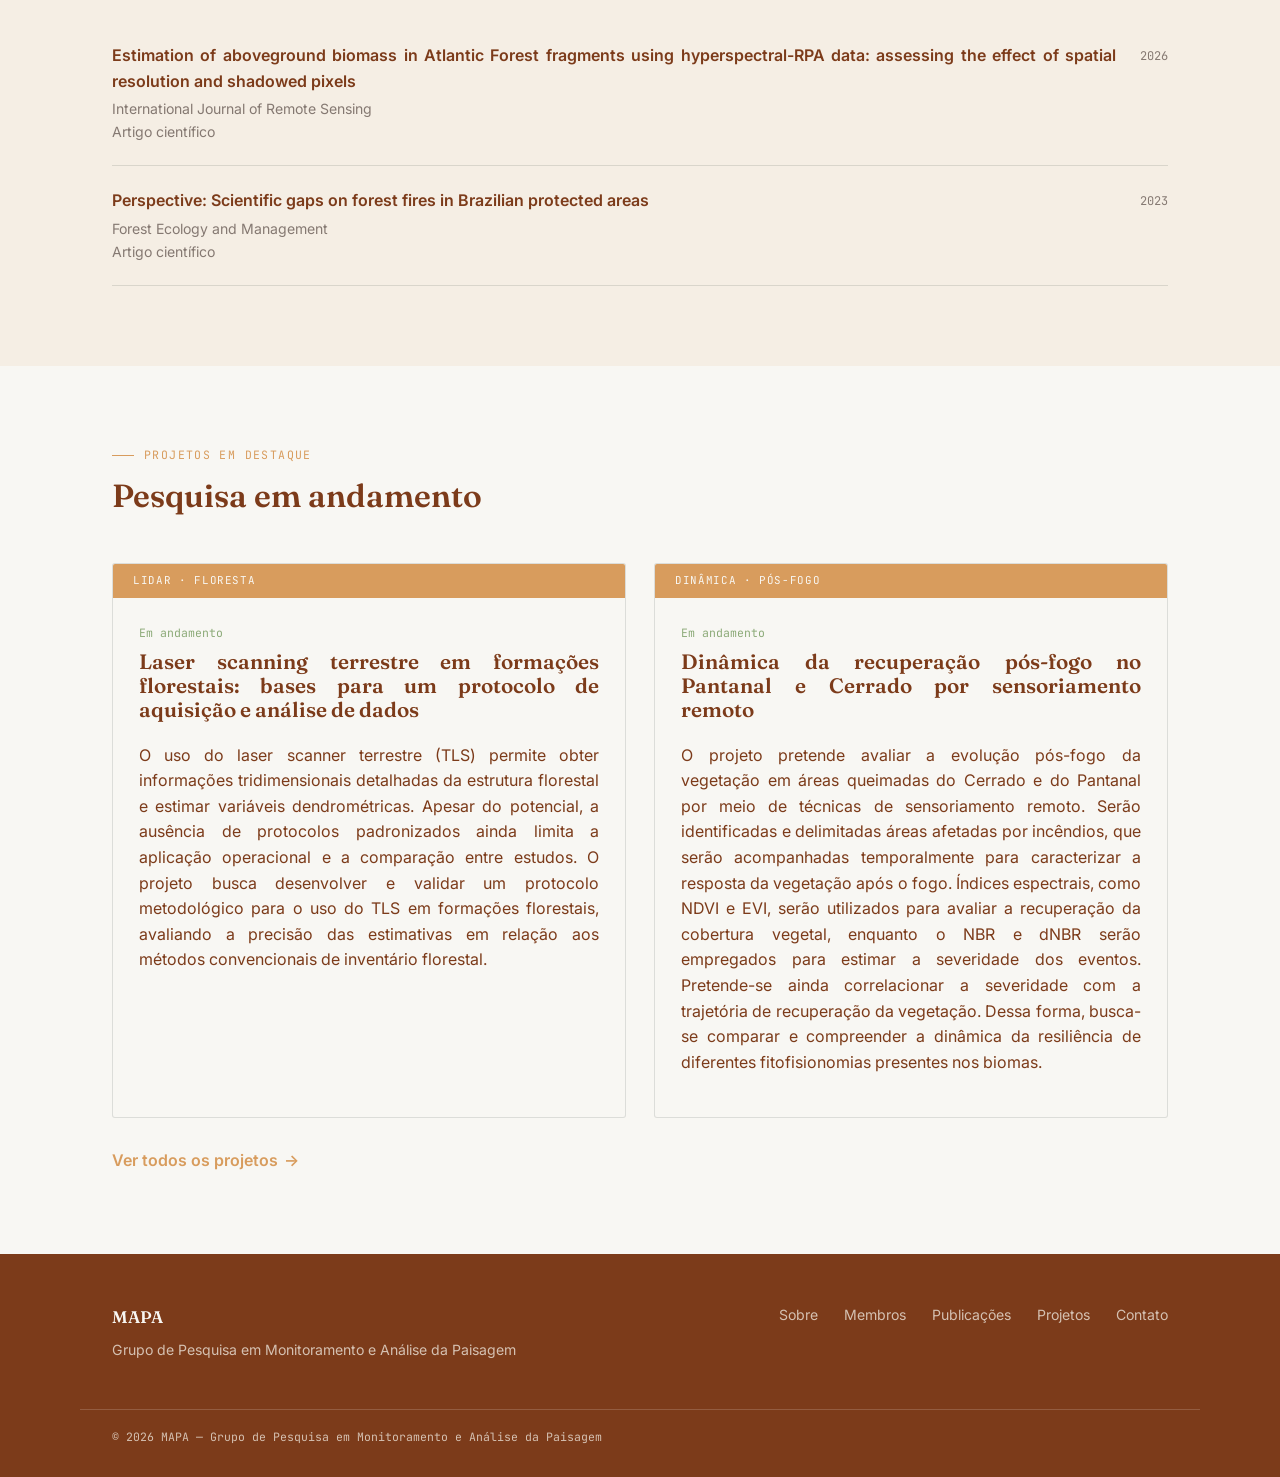
==== commit 75f0dd87: "Update index.html" ====
--- a/index.html
+++ b/index.html
@@ -132,47 +132,33 @@
         </h2>
       </div>
       <div class="list-row">
-        <div>
-          <div class="title" style="text-align: justify;">
-            Estimation of aboveground biomass in Atlantic Forest fragments
-            using hyperspectral-RPA data: assessing the effect of spatial
-            resolution and shadowed pixels
-          </div>
-          <div class="authors">
-            International Journal of Remote Sensing
-          </div>
-          <div class="authors">
-            Artigo científico
-          </div>
-        </div>
-        <div class="meta">
-          2026
-        </div>
-      </div>
+        <a href="https://www.tandfonline.com/doi/full/10.1080/01431161.2026.2621975" target="_blank" style="display:contents; color:inherit; text-decoration:none;">
+          <div>
+            <div class="title" style="text-align: justify;">
+              Estimation of aboveground biomass in Atlantic Forest fragments
+              using hyperspectral-RPA data: assessing the effect of spatial
+              resolution and shadowed pixels
+            </div>
+            <div class="authors">International Journal of Remote Sensing</div>
+            <div class="authors">Artigo científico</div>
+      </div>
+      <div class="meta">2026</div>
+    </a>
+</div>
+
+      <div class="list-row">
+        <a href="https://www.sciencedirect.com/science/article/abs/pii/S0378112722007332" target="_blank" style="display:contents; color:inherit; text-decoration:none;">
+          <div>
+            <div class="title" style="text-align: justify;">
+              Perspective: Scientific gaps on forest fires in Brazilian protected areas
+            </div>
+            <div class="authors">Forest Ecology and Management</div>
+            <div class="authors">Artigo científico</div>
+      </div>
+      <div class="meta">2023</div>
+    </a>
+</div>
       
-      <div class="list-row">
-        <div>
-          <div class="title" style="text-align: justify;">
-            Perspective: Scientific gaps on forest fires in Brazilian protected areas
-          </div>
-          <div class="authors">
-            Forest Ecology and Management
-          </div>
-          <div class="authors">
-            Artigo científico
-          </div>
-        </div>
-        <div class="meta">
-          2023
-        </div>
-      </div>
-      <div class="section-foot">
-        <a href="publicacoes.html" class="link-arrow">
-          Ver todas as publicações
-        </a>
-      </div>
-    </div>
-  
   </section>
  <section class="section">
     <div class="wrap">
@@ -204,7 +190,7 @@
         </div>
         <div class="project-card">
           <div class="tag-strip">
-            TLS · Florestas plantadas
+            Dinâmica · Pós-fogo
           </div>
           <div class="body">
             <span class="status">
@@ -214,8 +200,8 @@
             <p style="text-align: justify;">
               Dinâmica da recuperação pós-fogo no Pantanal e Cerrado por sensoriamento remoto
             </h3>
-            <p>
-              Explicação breve
+            <p style="text-align: justify;">
+              O projeto pretende avaliar a evolução pós-fogo da vegetação em áreas queimadas do Cerrado e do Pantanal por meio de técnicas de sensoriamento remoto. Serão identificadas e delimitadas áreas afetadas por incêndios, que serão acompanhadas temporalmente para caracterizar a resposta da vegetação após o fogo. Índices espectrais, como NDVI e EVI, serão utilizados para avaliar a recuperação da cobertura vegetal, enquanto o NBR e dNBR serão empregados para estimar a severidade dos eventos. Pretende-se ainda correlacionar a severidade com a trajetória de recuperação da vegetação. Dessa forma, busca-se comparar e compreender a dinâmica da resiliência de diferentes fitofisionomias presentes nos biomas.
             </p>
           </div>
         </div>
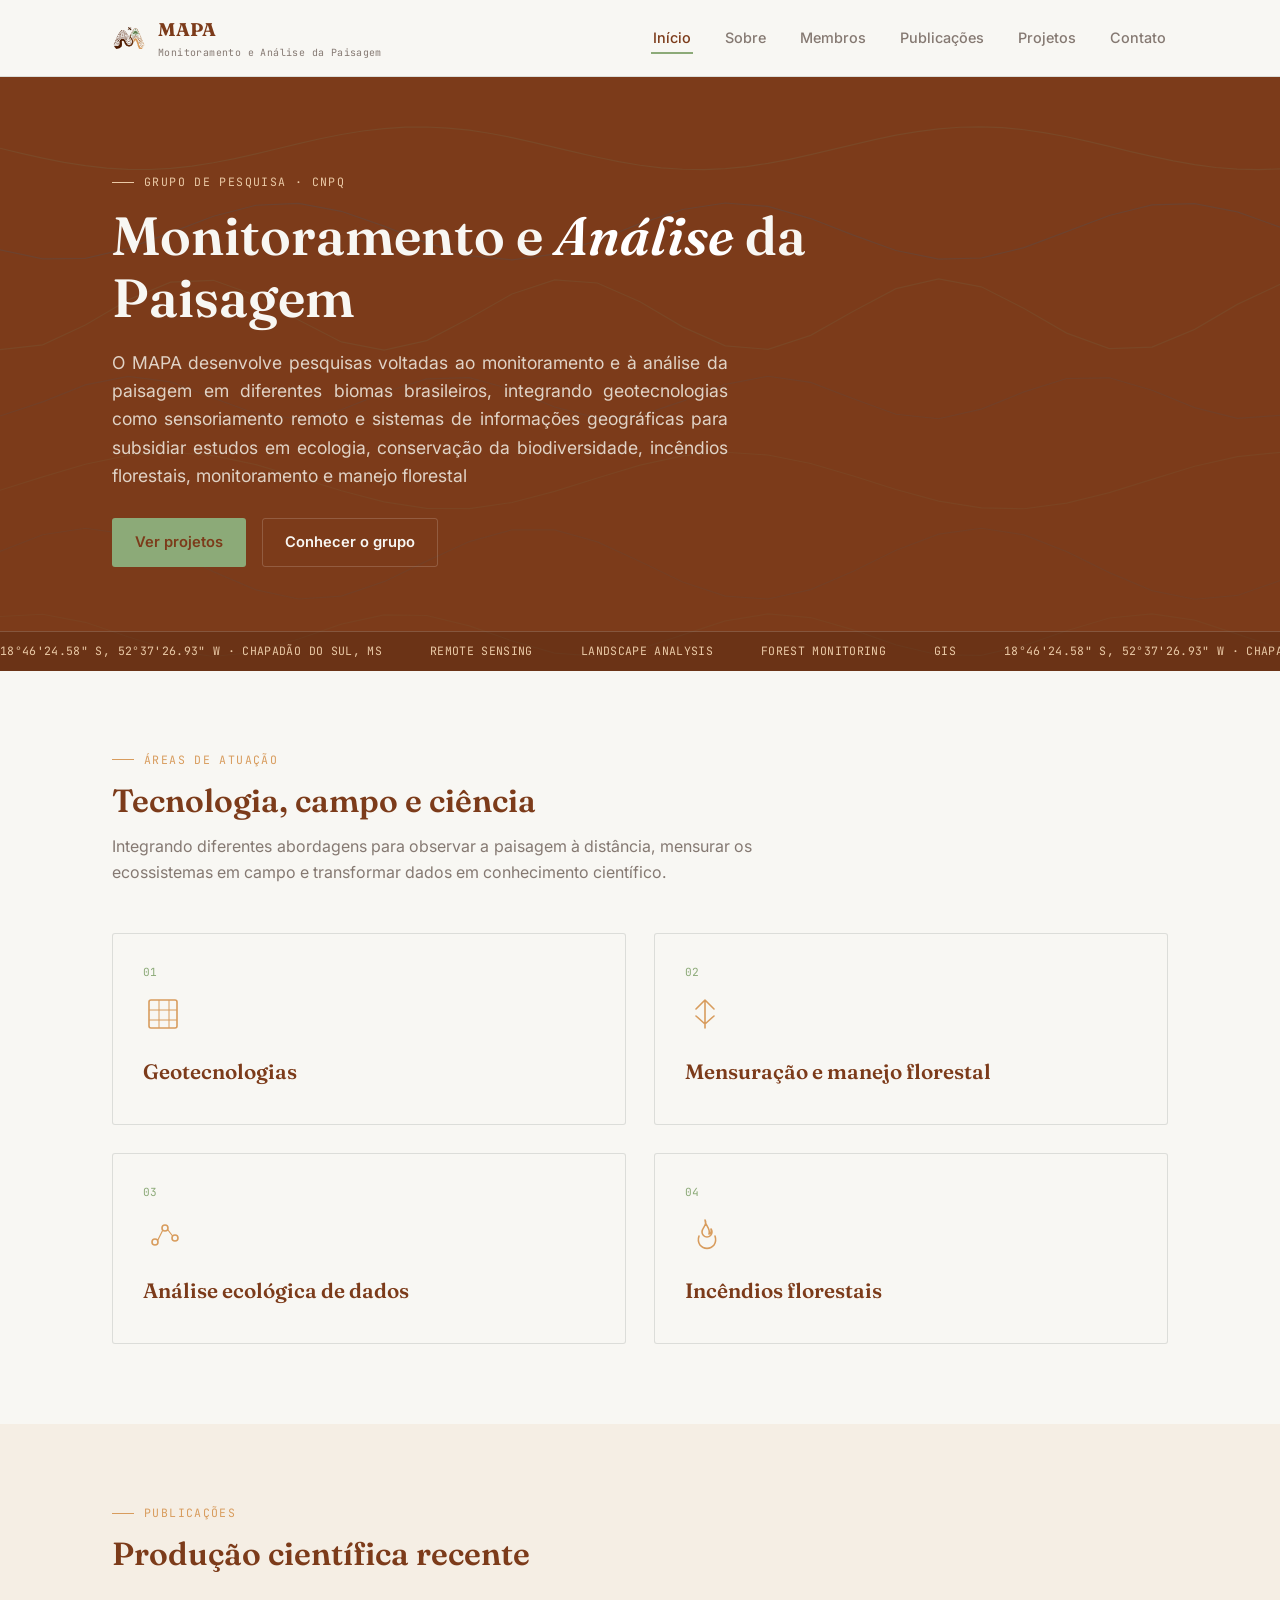
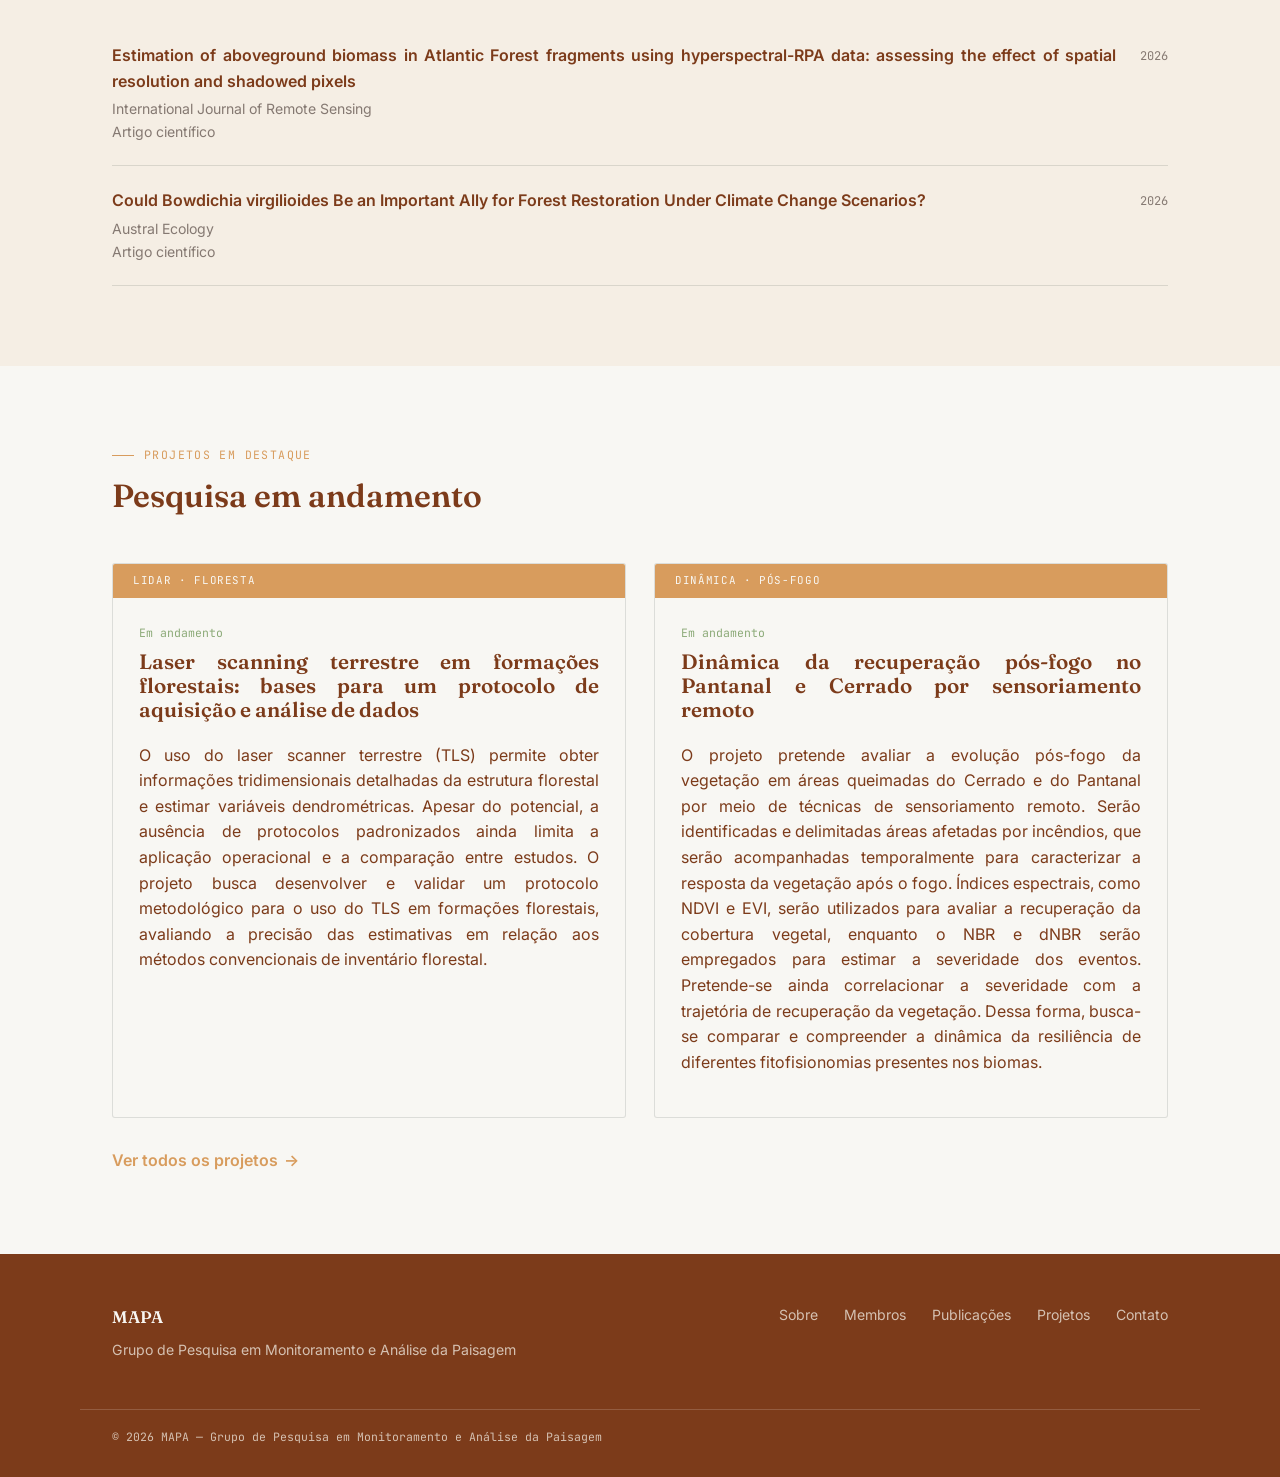
==== commit ca04f1cb: "Update index.html" ====
--- a/index.html
+++ b/index.html
@@ -150,12 +150,12 @@
         <a href="https://www.sciencedirect.com/science/article/abs/pii/S0378112722007332" target="_blank" style="display:contents; color:inherit; text-decoration:none;">
           <div>
             <div class="title" style="text-align: justify;">
-              Perspective: Scientific gaps on forest fires in Brazilian protected areas
+              Could Bowdichia virgilioides Be an Important Ally for Forest Restoration Under Climate Change Scenarios?
             </div>
-            <div class="authors">Forest Ecology and Management</div>
+            <div class="authors">Austral Ecology</div>
             <div class="authors">Artigo científico</div>
       </div>
-      <div class="meta">2023</div>
+      <div class="meta">2026</div>
     </a>
 </div>
       
--- a/css/style.css
+++ b/css/style.css
@@ -441,6 +441,12 @@
 @media (max-width: 900px){ .team-grid{ grid-template-columns: repeat(2,1fr); } }
 @media (max-width: 600px){ .team-grid{ grid-template-columns: 1fr; } }
 
+.team-grid-4col{
+  grid-template-columns: repeat(4, 1fr);
+}
+@media (max-width: 900px){ .team-grid-4col{ grid-template-columns: repeat(2,1fr); } }
+@media (max-width: 600px){ .team-grid-4col{ grid-template-columns: 1fr; } }
+
 .member{
   border-top: 2px solid var(--forest-mid);
   padding-top: 16px;
@@ -456,6 +462,10 @@
   align-items:center;
   justify-content:center;
   color: var(--moss);
+}
+.member .avatar.avatar-sm{
+  max-width: 210px;
+  aspect-ratio: 1;
 }
 .member h3{ font-size: 1.05rem; margin-bottom: 2px; }
 .member .role{
